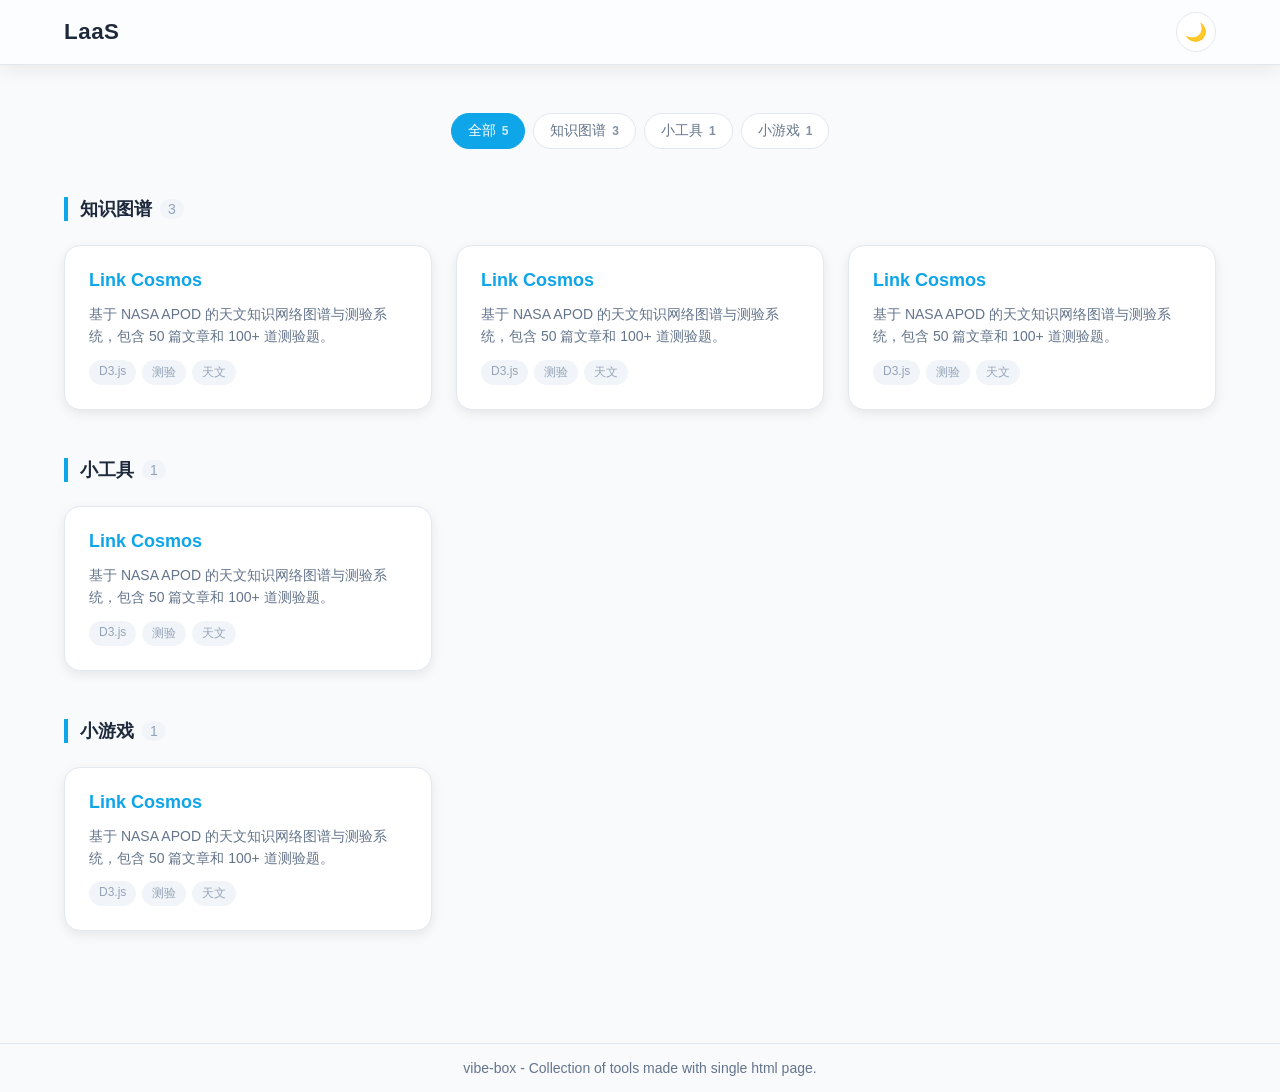
==== index.html @ 6c399136 "upload of link cosmos" ====
<!DOCTYPE html>
<html lang="zh-CN" data-theme="light">
<head>
  <meta charset="UTF-8">
  <meta name="viewport" content="width=device-width, initial-scale=1.0">
  <link rel="icon" href="/vibe-box.jpg">
  <title>vibe-box - Collection of tools made with single html page.</title>
  <style>
    :root {
      --bg-primary: #f8fafc;
      --bg-card: #ffffff;
      --bg-glass: rgba(255, 255, 255, 0.5);
      --bg-secondary: #f1f5f9;
      --text-primary: #1e293b;
      --text-secondary: #64748b;
      --text-muted: #94a3b8;
      --accent-blue: #0ea5e9;
      --border-color: #e2e8f0;
      --shadow-color: rgba(0, 0, 0, 0.08);
      --shadow-lg: 0 10px 40px rgba(0, 0, 0, 0.1);
    }

    [data-theme="dark"] {
      --bg-primary: #0f172a;
      --bg-card: #1e293b;
      --bg-glass: rgba(30, 41, 59, 0.5);
      --bg-secondary: #334155;
      --text-primary: #f1f5f9;
      --text-secondary: #94a3b8;
      --text-muted: #64748b;
      --accent-blue: #38bdf8;
      --border-color: #334155;
      --shadow-color: rgba(0, 0, 0, 0.3);
      --shadow-lg: 0 10px 40px rgba(0, 0, 0, 0.4);
    }

    * {
      margin: 0;
      padding: 0;
      box-sizing: border-box;
    }

    body {
      font-family: -apple-system, BlinkMacSystemFont, 'Segoe UI', Roboto, 'Helvetica Neue', Arial, sans-serif;
      background: var(--bg-primary);
      color: var(--text-primary);
      min-height: 100vh;
      display: flex;
      flex-direction: column;
      transition: background 0.3s, color 0.3s;
    }

    a {
      color: inherit;
      text-decoration: none;
    }

    /* Navbar */
    .navbar {
      position: sticky;
      top: 0;
      z-index: 1030;
      background: var(--bg-glass);
      backdrop-filter: blur(12px);
      -webkit-backdrop-filter: blur(12px);
      border-bottom: 1px solid var(--border-color);
      box-shadow: 0 4px 20px var(--shadow-color);
    }

    .navbar-inner {
      max-width: 1200px;
      margin: 0 auto;
      padding: 0.75rem 1.5rem;
      display: flex;
      align-items: center;
      justify-content: space-between;
    }

    .navbar-brand {
      font-size: 1.4rem;
      font-weight: 700;
      color: var(--text-primary);
      letter-spacing: 0.5px;
    }

    .theme-toggle {
      width: 40px;
      height: 40px;
      border-radius: 50%;
      border: 1px solid var(--border-color);
      background: var(--bg-card);
      color: var(--text-primary);
      cursor: pointer;
      display: flex;
      align-items: center;
      justify-content: center;
      font-size: 1.1rem;
      transition: all 0.2s ease;
    }

    .theme-toggle:hover {
      transform: scale(1.1);
      border-color: var(--accent-blue);
    }

    /* Main */
    .main {
      max-width: 1200px;
      margin: 0 auto;
      padding: 3rem 1.5rem 4rem;
      flex: 1;
      width: 100%;
    }

    /* Header Category Buttons */
    .header-buttons {
      display: flex;
      flex-wrap: wrap;
      justify-content: center;
      gap: 0.5rem;
      margin-bottom: 3rem;
    }

    .header-btn {
      font-size: 0.875rem;
      font-weight: 500;
      color: var(--text-secondary);
      background: var(--bg-card);
      border: 1px solid var(--border-color);
      border-radius: 999px;
      padding: 0.5rem 1rem;
      cursor: pointer;
      transition: all 0.2s ease;
      display: flex;
      align-items: center;
      gap: 0.375rem;
    }

    .header-btn:hover {
      border-color: var(--accent-blue);
      color: var(--accent-blue);
    }

    .header-btn.active {
      background: var(--accent-blue);
      color: #fff;
      border-color: var(--accent-blue);
    }

    .header-btn .filter-count {
      font-size: 0.75rem;
      font-weight: 600;
      opacity: 0.8;
    }

    /* Category */
    .category {
      margin-bottom: 3rem;
    }

    .category-title {
      font-size: 1.125rem;
      font-weight: 700;
      color: var(--text-primary);
      margin-bottom: 1.5rem;
      padding-left: 0.75rem;
      border-left: 4px solid var(--accent-blue);
      display: flex;
      align-items: center;
      gap: 0.5rem;
    }

    .category-count {
      font-size: 0.875rem;
      font-weight: 500;
      color: var(--text-muted);
      background: var(--bg-secondary);
      padding: 0.125rem 0.5rem;
      border-radius: 999px;
    }

    /* Grid */
    .project-grid {
      display: grid;
      grid-template-columns: repeat(auto-fill, minmax(280px, 1fr));
      gap: 1.5rem;
    }

    /* Card */
    .project-card {
      background: var(--bg-card);
      border: 1px solid var(--border-color);
      border-radius: 1rem;
      padding: 1.5rem;
      box-shadow: 0 4px 12px var(--shadow-color);
      transition: transform 0.2s ease, box-shadow 0.2s ease, border-color 0.2s ease;
      display: flex;
      flex-direction: column;
      gap: 0.75rem;
    }

    .project-card:hover {
      transform: translateY(-4px);
      box-shadow: var(--shadow-lg);
      border-color: var(--accent-blue);
    }

    .project-name {
      font-size: 1.125rem;
      font-weight: 700;
      color: var(--accent-blue);
      transition: opacity 0.2s;
    }

    .project-name:hover {
      opacity: 0.8;
      text-decoration: underline;
    }

    .project-desc {
      font-size: 0.875rem;
      color: var(--text-secondary);
      line-height: 1.6;
      flex: 1;
    }

    .project-tags {
      display: flex;
      flex-wrap: wrap;
      gap: 0.375rem;
      margin-top: auto;
    }

    .project-tag {
      font-size: 0.75rem;
      font-weight: 500;
      color: var(--text-muted);
      background: var(--bg-secondary);
      padding: 0.25rem 0.625rem;
      border-radius: 999px;
    }

    /* Footer */
    .footer {
      text-align: center;
      padding: 1rem 1.5rem;
      border-top: 1px solid var(--border-color);
    }

    .footer p {
      font-size: 0.875rem;
      color: var(--text-secondary);
    }

    /* Responsive */
    @media (max-width: 640px) {
      .main {
        padding: 2rem 1rem 3rem;
      }
      .project-grid {
        grid-template-columns: 1fr;
      }
    }
  </style>
</head>
<body>
  <nav class="navbar">
    <div class="navbar-inner">
      <a class="navbar-brand" href="index.html">LaaS</a>
      <button class="theme-toggle" onclick="toggleTheme()" aria-label="切换主题">
        <span id="themeIcon">🌙</span>
      </button>
    </div>
  </nav>

  <main class="main">
    <header class="header-buttons" id="category-header" aria-label="项目分类筛选"></header>

    <div id="projects-container"></div>
  </main>

  <footer class="footer">
    <p>vibe-box - Collection of tools made with single html page.</p>
  </footer>

  <script>
    // ========== 项目数据 ==========
    // 在此处添加新项目
    const PROJECTS = [
      {
        name: "Link Cosmos",
        category: "知识图谱",
        description: "基于 NASA APOD 的天文知识网络图谱与测验系统，包含 50 篇文章和 100+ 道测验题。",
        path: "link-cosmos/index.html",
        tags: ["D3.js", "测验", "天文"]
      },
      {
        name: "Link Cosmos",
        category: "知识图谱",
        description: "基于 NASA APOD 的天文知识网络图谱与测验系统，包含 50 篇文章和 100+ 道测验题。",
        path: "link-cosmos/index.html",
        tags: ["D3.js", "测验", "天文"]
      },
      {
        name: "Link Cosmos",
        category: "知识图谱",
        description: "基于 NASA APOD 的天文知识网络图谱与测验系统，包含 50 篇文章和 100+ 道测验题。",
        path: "link-cosmos/index.html",
        tags: ["D3.js", "测验", "天文"]
      },
      {
        name: "Link Cosmos",
        category: "小工具",
        description: "基于 NASA APOD 的天文知识网络图谱与测验系统，包含 50 篇文章和 100+ 道测验题。",
        path: "link-cosmos/index.html",
        tags: ["D3.js", "测验", "天文"]
      },
      {
        name: "Link Cosmos",
        category: "小游戏",
        description: "基于 NASA APOD 的天文知识网络图谱与测验系统，包含 50 篇文章和 100+ 道测验题。",
        path: "link-cosmos/index.html",
        tags: ["D3.js", "测验", "天文"]
      }
    ];

    // ========== 主题切换 ==========
    function getTheme() {
      return document.documentElement.getAttribute('data-theme') || 'light';
    }

    function toggleTheme() {
      const current = getTheme();
      const next = current === 'light' ? 'dark' : 'light';
      applyTheme(next);
      localStorage.setItem('theme', next);
    }

    function applyTheme(theme) {
      document.documentElement.setAttribute('data-theme', theme);
      document.getElementById('themeIcon').textContent = theme === 'dark' ? '☀' : '🌙';
    }

    // ========== 渲染项目 ==========
    let currentFilter = 'all';

    function groupByCategory(projects) {
      const groups = {};
      projects.forEach(p => {
        const cat = p.category || '未分类';
        if (!groups[cat]) groups[cat] = [];
        groups[cat].push(p);
      });
      return groups;
    }

    function renderCategorySection(category, projects) {
      return `
        <section class="category">
          <h2 class="category-title">
            ${category}
            <span class="category-count">${projects.length}</span>
          </h2>
          <div class="project-grid">
            ${projects.map(p => `
              <article class="project-card">
                <a href="${p.path}" class="project-name">${p.name}</a>
                <p class="project-desc">${p.description}</p>
                <div class="project-tags">
                  ${p.tags.map(t => `<span class="project-tag">${t}</span>`).join('')}
                </div>
              </article>
            `).join('')}
          </div>
        </section>
      `;
    }

    function renderProjects() {
      const container = document.getElementById('projects-container');
      const groups = groupByCategory(PROJECTS);
      let html = '';

      if (currentFilter === 'all') {
        for (const [category, projects] of Object.entries(groups)) {
          html += renderCategorySection(category, projects);
        }
      } else {
        const projects = groups[currentFilter] || [];
        if (projects.length > 0) {
          html += renderCategorySection(currentFilter, projects);
        }
      }

      container.innerHTML = html;
    }

    function renderCategoryButtons() {
      const header = document.getElementById('category-header');
      const groups = groupByCategory(PROJECTS);
      const total = PROJECTS.length;

      let html = `
        <button class="header-btn ${currentFilter === 'all' ? 'active' : ''}" data-category="all" type="button">
          全部 <span class="filter-count">${total}</span>
        </button>
      `;

      for (const [category, projects] of Object.entries(groups)) {
        html += `
          <button class="header-btn ${currentFilter === category ? 'active' : ''}" data-category="${category}" type="button">
            ${category} <span class="filter-count">${projects.length}</span>
          </button>
        `;
      }

      header.innerHTML = html;
    }

    function setFilter(category) {
      currentFilter = category;
      renderCategoryButtons();
      renderProjects();
    }

    function bindCategoryHeaderEvents() {
      const header = document.getElementById('category-header');
      header.addEventListener('click', (event) => {
        const button = event.target.closest('.header-btn');
        if (!button) return;
        const { category } = button.dataset;
        if (!category) return;
        setFilter(category);
      });
    }

    // ========== 初始化 ==========
    window.addEventListener('DOMContentLoaded', () => {
      const saved = localStorage.getItem('theme');
      if (saved) {
        applyTheme(saved);
      }
      bindCategoryHeaderEvents();
      renderCategoryButtons();
      renderProjects();
    });

    // 跨标签页同步主题
    window.addEventListener('storage', (e) => {
      if (e.key === 'theme') {
        applyTheme(e.newValue || 'light');
      }
    });
  </script>
</body>
</html>
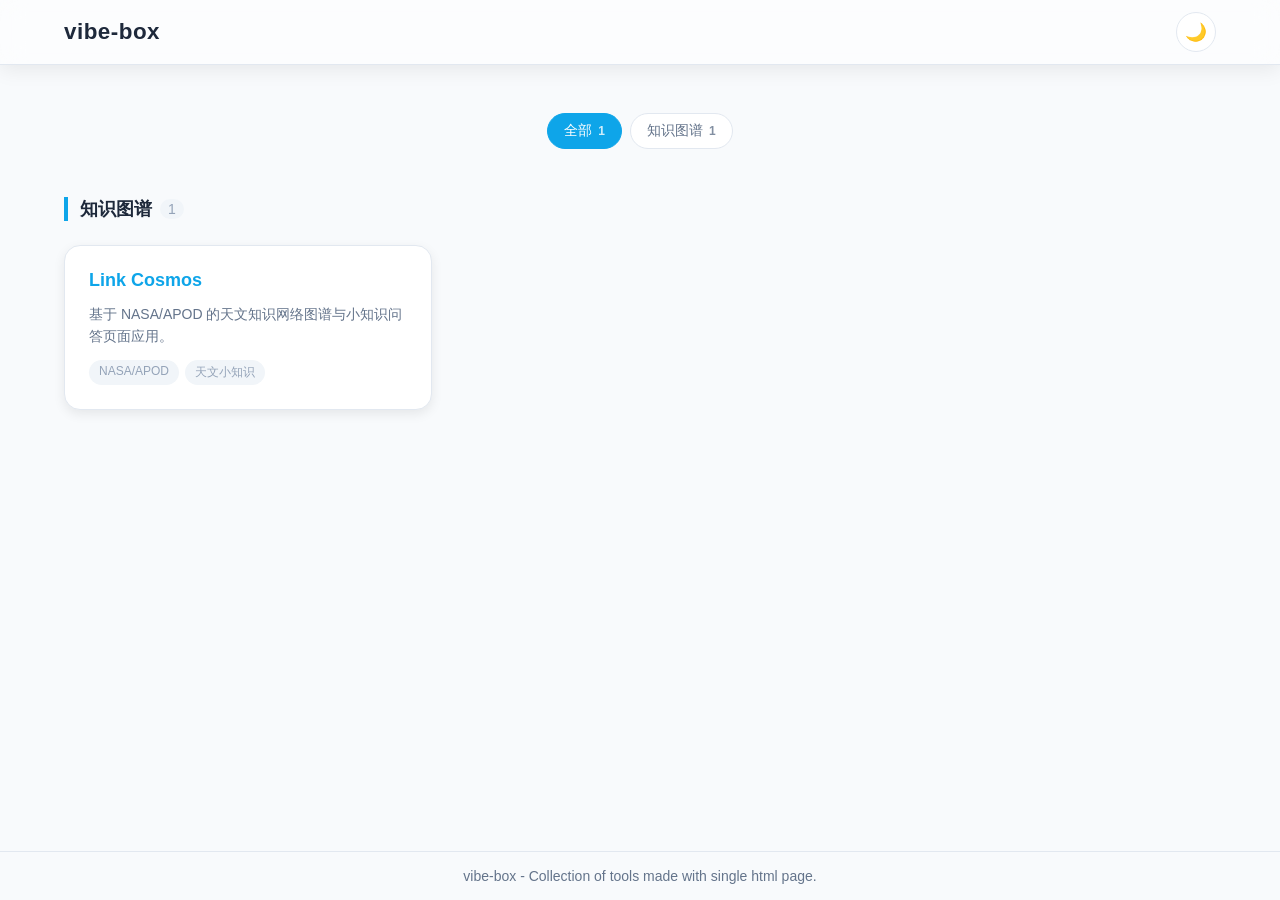
==== commit 87c50b56: "remove template projects" ====
--- a/index.html
+++ b/index.html
@@ -266,7 +266,7 @@
 <body>
   <nav class="navbar">
     <div class="navbar-inner">
-      <a class="navbar-brand" href="index.html">LaaS</a>
+      <a class="navbar-brand" href="index.html">vibe-box</a>
       <button class="theme-toggle" onclick="toggleTheme()" aria-label="切换主题">
         <span id="themeIcon">🌙</span>
       </button>
@@ -290,37 +290,9 @@
       {
         name: "Link Cosmos",
         category: "知识图谱",
-        description: "基于 NASA APOD 的天文知识网络图谱与测验系统，包含 50 篇文章和 100+ 道测验题。",
+        description: "基于 NASA/APOD 的天文知识网络图谱与小知识问答页面应用。",
         path: "link-cosmos/index.html",
-        tags: ["D3.js", "测验", "天文"]
-      },
-      {
-        name: "Link Cosmos",
-        category: "知识图谱",
-        description: "基于 NASA APOD 的天文知识网络图谱与测验系统，包含 50 篇文章和 100+ 道测验题。",
-        path: "link-cosmos/index.html",
-        tags: ["D3.js", "测验", "天文"]
-      },
-      {
-        name: "Link Cosmos",
-        category: "知识图谱",
-        description: "基于 NASA APOD 的天文知识网络图谱与测验系统，包含 50 篇文章和 100+ 道测验题。",
-        path: "link-cosmos/index.html",
-        tags: ["D3.js", "测验", "天文"]
-      },
-      {
-        name: "Link Cosmos",
-        category: "小工具",
-        description: "基于 NASA APOD 的天文知识网络图谱与测验系统，包含 50 篇文章和 100+ 道测验题。",
-        path: "link-cosmos/index.html",
-        tags: ["D3.js", "测验", "天文"]
-      },
-      {
-        name: "Link Cosmos",
-        category: "小游戏",
-        description: "基于 NASA APOD 的天文知识网络图谱与测验系统，包含 50 篇文章和 100+ 道测验题。",
-        path: "link-cosmos/index.html",
-        tags: ["D3.js", "测验", "天文"]
+        tags: ["NASA/APOD", "天文小知识"]
       }
     ];
 
